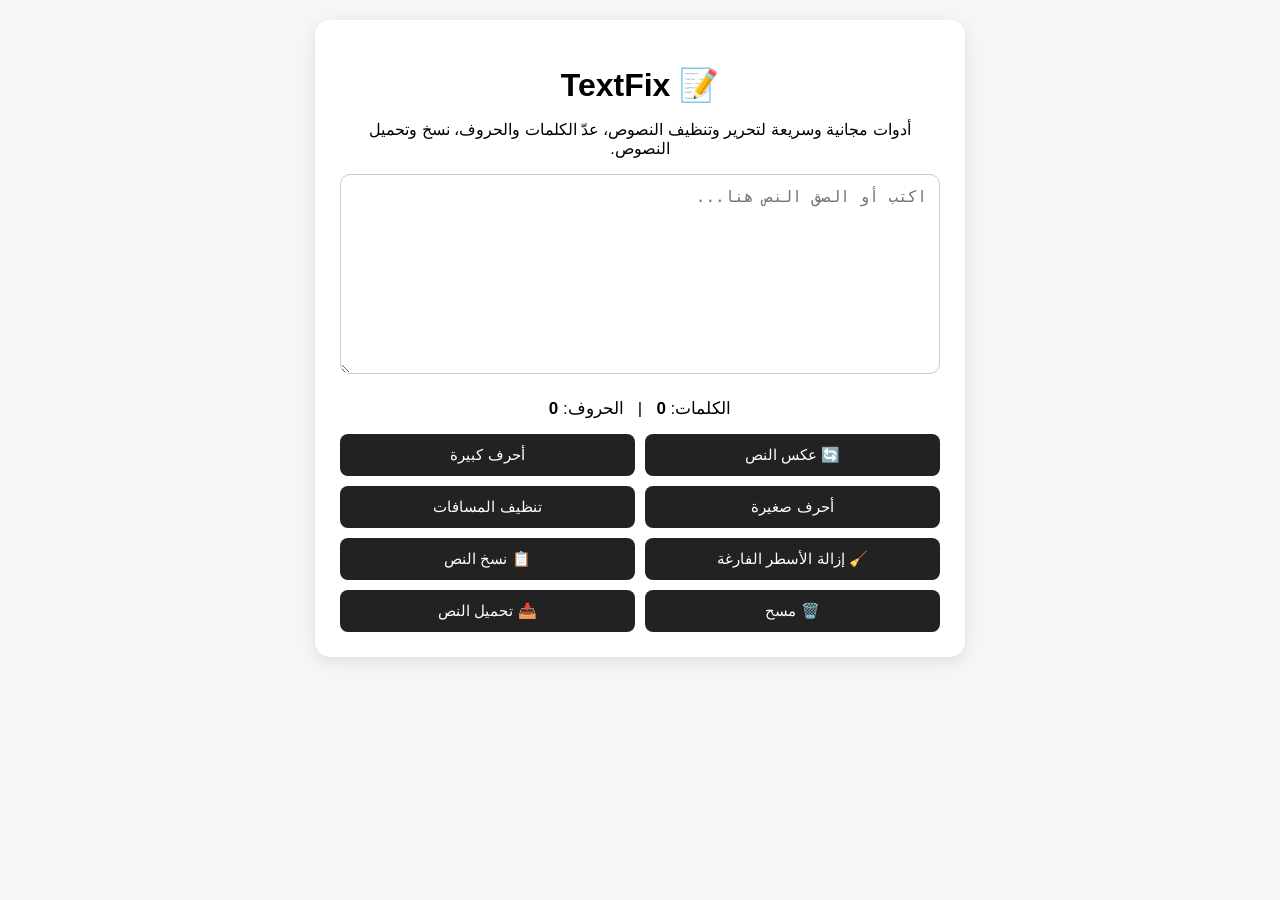
==== index.html @ a87521ce "Add Google Search Console verification" ====
<!DOCTYPE html>
<html lang="ar" dir="rtl">
<head>
<meta name="google-site-verification" content="0kLzsv2nUoblkeBqUbITydQvrZFOrYPD_uvctEIybkA" />
<meta charset="UTF-8">
<meta name="viewport" content="width=device-width, initial-scale=1.0">
<title>TextFix - أدوات مجانية لتحرير وتنظيف النصوص</title>
<meta name="description" content="TextFix — أدوات مجانية وسريعة لتحرير وتنظيف النصوص، عدّ الكلمات والحروف، نسخ وتحميل النصوص.">
<meta name="keywords" content="تحرير النصوص, تنظيف النصوص, عداد الكلمات, عداد الحروف, أدوات نصية, TextFix">
  <style>
body {
  font-family: Arial, sans-serif;
  background: #f4f6f8;
  margin: 0;
  padding: 20px;
  text-align: center;
}

.container {
  max-width: 600px;
  margin: auto;
  background: white;
  padding: 25px;
  border-radius: 15px;
  box-shadow: 0 4px 15px rgba(0,0,0,0.1);
}

    h1 {
  margin-bottom: 10px;
  font-size: 32px;
    }

textarea {
  width: 100%;
  height: 200px;
  padding: 12px;
  box-sizing: border-box;
  border: 1px solid #ccc;
  border-radius: 10px;
  font-size: 16px;
  resize: vertical;
}

.buttons {
  display: grid;
  grid-template-columns: 1fr 1fr;
  gap: 10px;
  margin-top: 15px;
}

button {
  padding: 12px;
  border: none;
  border-radius: 8px;
  background: #222;
  color: white;
  font-size: 15px;
}

button:active {
  transform: scale(0.98);
}

.stats {
  margin-top: 20px;
  font-size: 17px;
}
@media (max-width: 480px) {
  .container {
    padding: 18px;
  }

  .buttons {
    grid-template-columns: 1fr;
  }

  textarea {
    height: 180px;
  }
    }</style>
</head>

<body>

<div class="container">

<h1>📝 TextFix</h1>
<p>أدوات مجانية وسريعة لتحرير وتنظيف النصوص، عدّ الكلمات والحروف، نسخ وتحميل النصوص.</p>

<textarea id="text" placeholder="اكتب أو الصق النص هنا..."></textarea>

<div class="stats">
  الكلمات: <strong id="words">0</strong>
  &nbsp; | &nbsp;
  الحروف: <strong id="chars">0</strong>
</div>

<div class="buttons">
  <button onclick="reverseText()">🔄 عكس النص</button>
  <button onclick="upperCase()">أحرف كبيرة</button>
  <button onclick="lowerCase()">أحرف صغيرة</button>
  <button onclick="cleanSpaces()">تنظيف المسافات</button>
 <button onclick="removeEmptyLines()">🧹 إزالة الأسطر الفارغة</button>
  <button onclick="copyText()">📋 نسخ النص</button>
  <button onclick="clearText()">🗑️ مسح</button>
<button onclick="downloadText()">📥 تحميل النص</button>
</div>

</div>

<script>

const text = document.getElementById("text");
const words = document.getElementById("words");
const chars = document.getElementById("chars");

text.addEventListener("input", updateStats);
text.addEventListener("input", function() {
  localStorage.setItem("textfixText", text.value);
});
function updateStats() {
  const value = text.value;

  chars.textContent = value.length;

  words.textContent =
    value.trim() === ""
    ? 0
    : value.trim().split(/\s+/).length;
}
const savedText = localStorage.getItem("textfixText");
if (savedText) {
  text.value = savedText;
  updateStats();
}
function upperCase() {
  text.value = text.value.toUpperCase();
  updateStats();
}

function lowerCase() {
  text.value = text.value.toLowerCase();
  updateStats();
}
function reverseText() {
  text.value = text.value.split("").reverse().join("");
  updateStats();
}
function cleanSpaces() {
  text.value = text.value.replace(/\s+/g, " ").trim();
  updateStats();
}
function removeEmptyLines() {
  text.value = text.value
    .split("\n")
    .filter(line => line.trim() !== "")
    .join("\n");
  updateStats();
}
function clearText() {
  if (confirm("هل أنت متأكد من حذف النص؟")) {
    text.value = "";
    localStorage.removeItem("textfixText");
    updateStats();
  }
}
function copyText() {
  navigator.clipboard.writeText(text.value);
  alert("تم نسخ النص 📋");
}
function downloadText() {
  const blob = new Blob(["\uFEFF" + text.value], {
    type: "text/plain;charset=utf-8"
  });

  const url = URL.createObjectURL(blob);
  const a = document.createElement("a");
  a.href = url;
  a.download = "TextFix.txt";
  a.click();
  URL.revokeObjectURL(url);
}
</script>

</body>
</html>
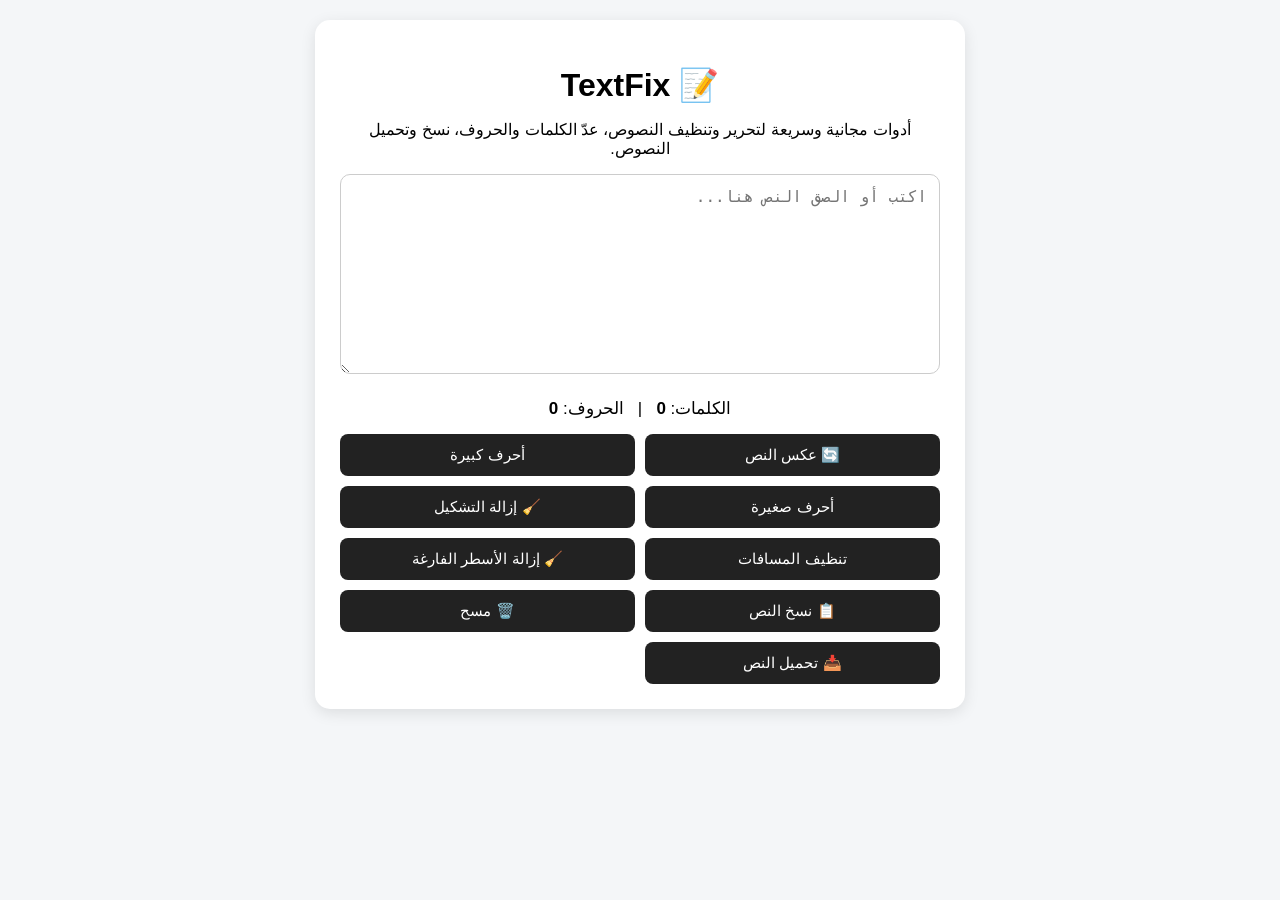
==== commit 1cf8f989: "Add remove tashkeel tool" ====
--- a/index.html
+++ b/index.html
@@ -99,8 +99,9 @@
   <button onclick="reverseText()">🔄 عكس النص</button>
   <button onclick="upperCase()">أحرف كبيرة</button>
   <button onclick="lowerCase()">أحرف صغيرة</button>
+  <button onclick="removeTashkeel()">🧹 إزالة التشكيل</button>
   <button onclick="cleanSpaces()">تنظيف المسافات</button>
- <button onclick="removeEmptyLines()">🧹 إزالة الأسطر الفارغة</button>
+  <button onclick="removeEmptyLines()">🧹 إزالة الأسطر الفارغة</button>
   <button onclick="copyText()">📋 نسخ النص</button>
   <button onclick="clearText()">🗑️ مسح</button>
 <button onclick="downloadText()">📥 تحميل النص</button>
@@ -140,6 +141,10 @@
 
 function lowerCase() {
   text.value = text.value.toLowerCase();
+  updateStats();
+}
+function removeTashkeel() {
+  text.value = text.value.replace(/[\u064B-\u065F\u0670]/g, "");
   updateStats();
 }
 function reverseText() {
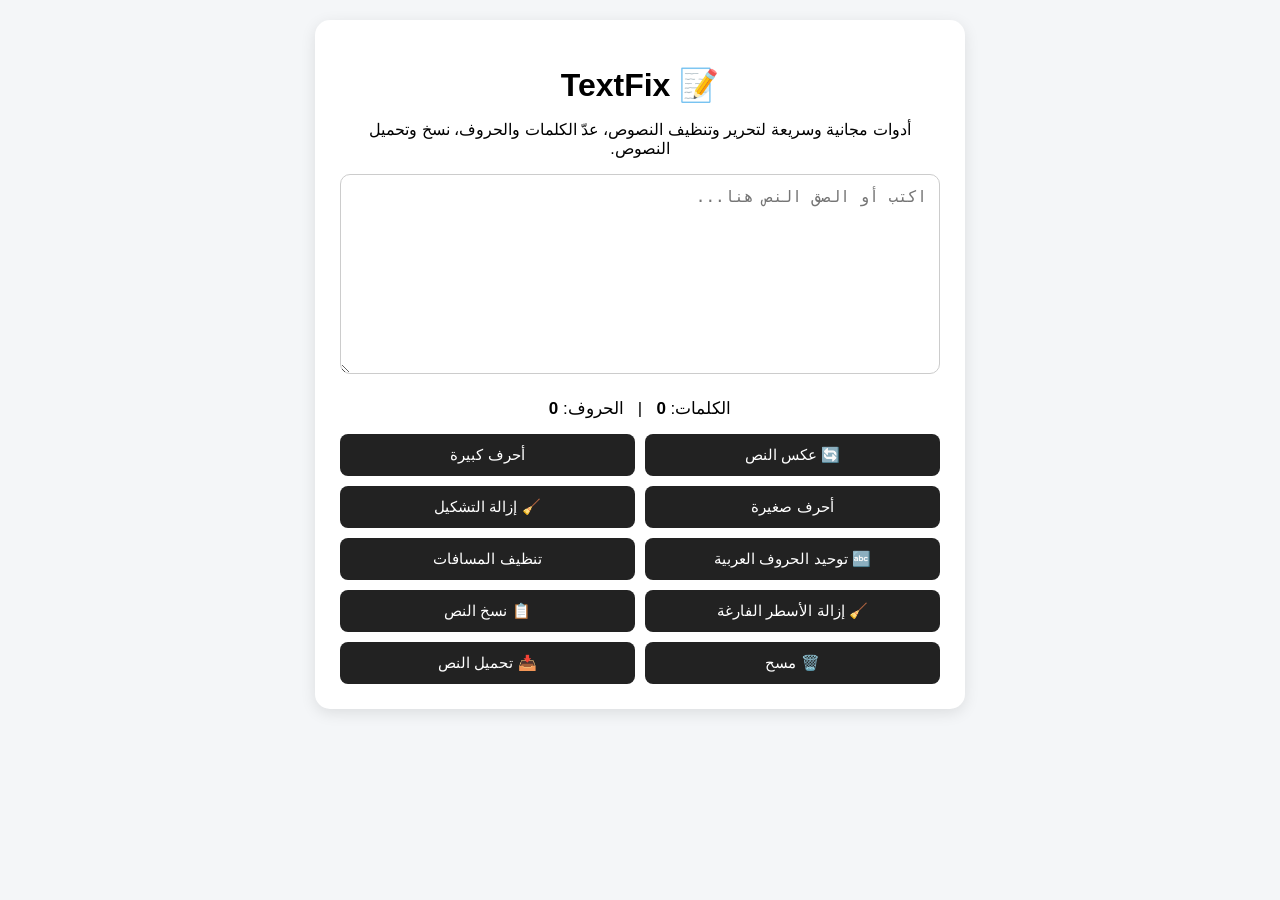
==== commit 35f862dd: "Add Arabic letter normalization tool" ====
--- a/index.html
+++ b/index.html
@@ -100,6 +100,7 @@
   <button onclick="upperCase()">أحرف كبيرة</button>
   <button onclick="lowerCase()">أحرف صغيرة</button>
   <button onclick="removeTashkeel()">🧹 إزالة التشكيل</button>
+  <button onclick="normalizeArabic()">🔤 توحيد الحروف العربية</button>
   <button onclick="cleanSpaces()">تنظيف المسافات</button>
   <button onclick="removeEmptyLines()">🧹 إزالة الأسطر الفارغة</button>
   <button onclick="copyText()">📋 نسخ النص</button>
@@ -147,6 +148,11 @@
   text.value = text.value.replace(/[\u064B-\u065F\u0670]/g, "");
   updateStats();
 }
+function normalizeArabic() {
+  text.value = text.value
+    .replace(/[أإآ]/g, "ا");
+  updateStats();
+}
 function reverseText() {
   text.value = text.value.split("").reverse().join("");
   updateStats();
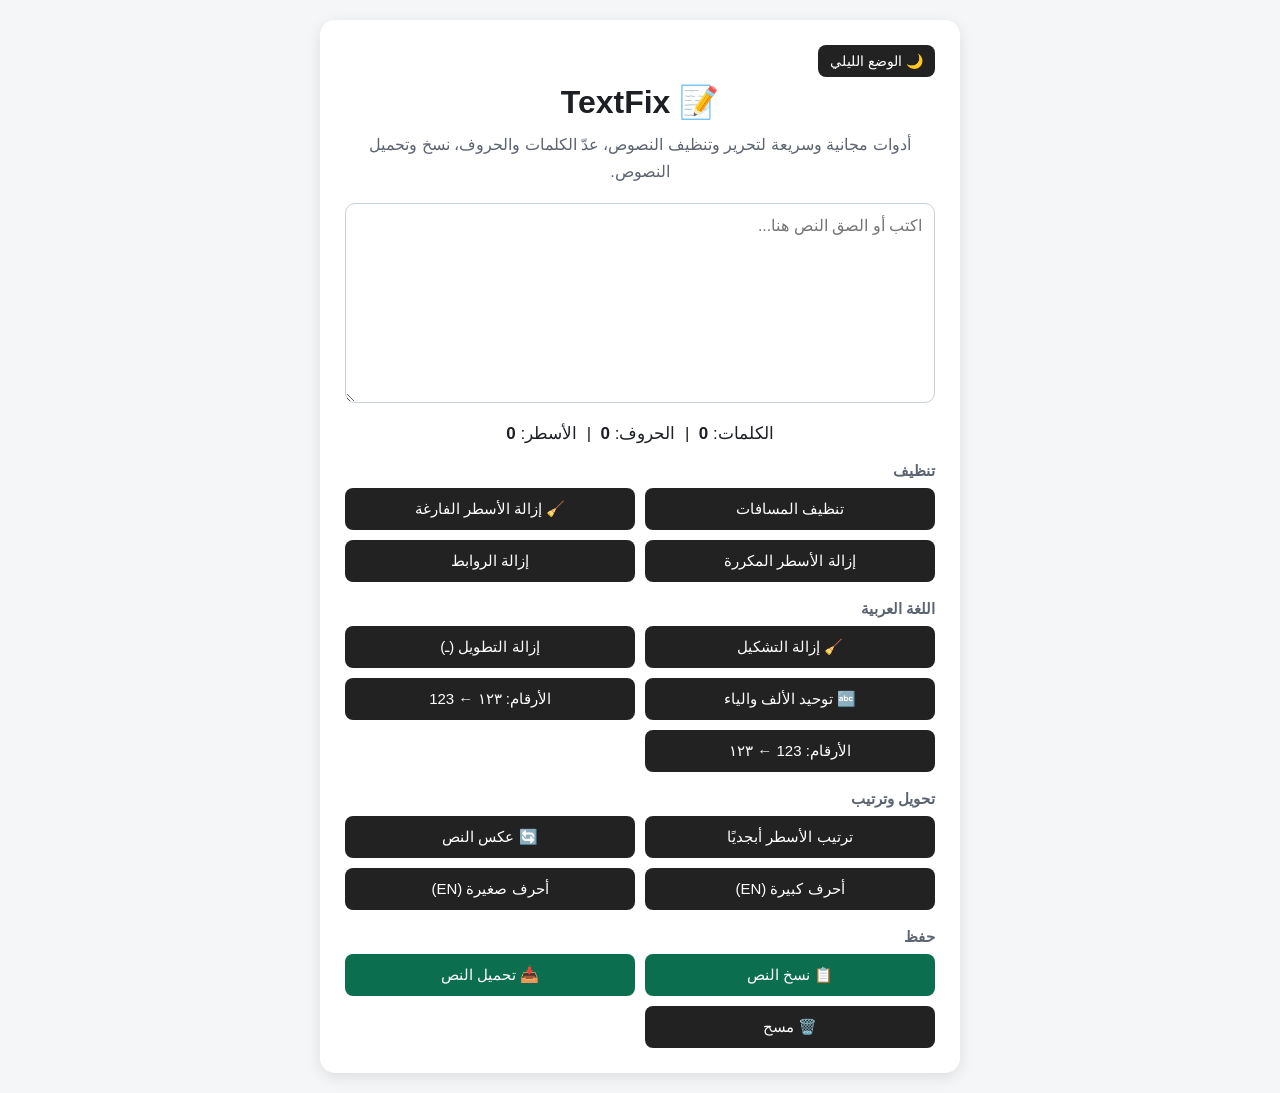
==== commit 9784ae23: "Add new tools, dark mode and fixes" ====
--- a/index.html
+++ b/index.html
@@ -1,196 +1,324 @@
 <!DOCTYPE html>
 <html lang="ar" dir="rtl">
 <head>
+<meta charset="UTF-8">
 <meta name="google-site-verification" content="0kLzsv2nUoblkeBqUbITydQvrZFOrYPD_uvctEIybkA" />
-<meta charset="UTF-8">
 <meta name="viewport" content="width=device-width, initial-scale=1.0">
 <title>TextFix - أدوات مجانية لتحرير وتنظيف النصوص</title>
-<meta name="description" content="TextFix — أدوات مجانية وسريعة لتحرير وتنظيف النصوص، عدّ الكلمات والحروف، نسخ وتحميل النصوص.">
-<meta name="keywords" content="تحرير النصوص, تنظيف النصوص, عداد الكلمات, عداد الحروف, أدوات نصية, TextFix">
-  <style>
+<meta name="description" content="TextFix — أدوات مجانية وسريعة لتحرير وتنظيف النصوص، عدّ الكلمات والحروف، إزالة التشكيل والتكرار، تحويل الأرقام، نسخ وتحميل النصوص.">
+<meta name="keywords" content="تحرير النصوص, تنظيف النصوص, عداد الكلمات, عداد الحروف, إزالة التشكيل, إزالة التكرار, أدوات نصية, TextFix">
+<style>
+:root {
+  --bg: #f4f6f8;
+  --card: #ffffff;
+  --text: #1c1f23;
+  --muted: #5b6470;
+  --border: #c9d0d8;
+  --btn: #222;
+  --btn-text: #fff;
+  --accent: #0b6e4f;
+}
+:root[data-theme="dark"] {
+  --bg: #14171a;
+  --card: #1e2227;
+  --text: #eceff3;
+  --muted: #a3acb8;
+  --border: #3a414a;
+  --btn: #3b4450;
+  --btn-text: #fff;
+  --accent: #4cc99b;
+}
+* { box-sizing: border-box; }
 body {
-  font-family: Arial, sans-serif;
-  background: #f4f6f8;
+  font-family: Tahoma, "Segoe UI", Arial, sans-serif;
+  background: var(--bg);
+  color: var(--text);
   margin: 0;
   padding: 20px;
   text-align: center;
 }
-
 .container {
-  max-width: 600px;
+  max-width: 640px;
   margin: auto;
-  background: white;
+  background: var(--card);
   padding: 25px;
   border-radius: 15px;
   box-shadow: 0 4px 15px rgba(0,0,0,0.1);
 }
-
-    h1 {
-  margin-bottom: 10px;
-  font-size: 32px;
-    }
-
+h1 { margin: 0 0 10px; font-size: 32px; }
+p.sub { color: var(--muted); margin: 0 0 18px; line-height: 1.7; }
 textarea {
   width: 100%;
   height: 200px;
   padding: 12px;
-  box-sizing: border-box;
-  border: 1px solid #ccc;
+  border: 1px solid var(--border);
   border-radius: 10px;
   font-size: 16px;
+  font-family: inherit;
+  background: var(--card);
+  color: var(--text);
   resize: vertical;
 }
-
+textarea:focus-visible, button:focus-visible {
+  outline: 3px solid var(--accent);
+  outline-offset: 2px;
+}
+.stats { margin: 16px 0 6px; font-size: 17px; }
+h2 { font-size: 15px; color: var(--muted); margin: 18px 0 8px; text-align: right; font-weight: 600; }
 .buttons {
   display: grid;
   grid-template-columns: 1fr 1fr;
   gap: 10px;
-  margin-top: 15px;
-}
-
+}
 button {
   padding: 12px;
   border: none;
   border-radius: 8px;
+  background: var(--btn);
+  color: var(--btn-text);
+  font-size: 15px;
+  font-family: inherit;
+  cursor: pointer;
+}
+button:active { transform: scale(0.98); }
+button.main { background: var(--accent); color: #fff; }
+.top { display: flex; justify-content: flex-start; margin-bottom: 6px; }
+.top button { padding: 8px 12px; font-size: 14px; }
+#toast {
+  position: fixed;
+  bottom: 24px;
+  left: 50%;
+  transform: translateX(-50%);
   background: #222;
-  color: white;
+  color: #fff;
+  padding: 10px 18px;
+  border-radius: 8px;
   font-size: 15px;
-}
-
-button:active {
-  transform: scale(0.98);
-}
-
-.stats {
-  margin-top: 20px;
-  font-size: 17px;
-}
+  opacity: 0;
+  pointer-events: none;
+  transition: opacity .2s;
+}
+#toast.show { opacity: 1; }
 @media (max-width: 480px) {
-  .container {
-    padding: 18px;
-  }
-
-  .buttons {
-    grid-template-columns: 1fr;
-  }
-
-  textarea {
-    height: 180px;
-  }
-    }</style>
+  .container { padding: 18px; }
+  textarea { height: 180px; }
+}
+@media (prefers-reduced-motion: reduce) {
+  #toast { transition: none; }
+}
+</style>
 </head>
-
 <body>
 
 <div class="container">
-
-<h1>📝 TextFix</h1>
-<p>أدوات مجانية وسريعة لتحرير وتنظيف النصوص، عدّ الكلمات والحروف، نسخ وتحميل النصوص.</p>
-
-<textarea id="text" placeholder="اكتب أو الصق النص هنا..."></textarea>
-
-<div class="stats">
-  الكلمات: <strong id="words">0</strong>
-  &nbsp; | &nbsp;
-  الحروف: <strong id="chars">0</strong>
+  <div class="top">
+    <button id="themeBtn" onclick="toggleTheme()" aria-label="تبديل الوضع الليلي">🌙 الوضع الليلي</button>
+  </div>
+
+  <h1>📝 TextFix</h1>
+  <p class="sub">أدوات مجانية وسريعة لتحرير وتنظيف النصوص، عدّ الكلمات والحروف، نسخ وتحميل النصوص.</p>
+
+  <textarea id="text" placeholder="اكتب أو الصق النص هنا..." aria-label="النص"></textarea>
+
+  <div class="stats">
+    الكلمات: <strong id="words">0</strong>
+    &nbsp;|&nbsp;
+    الحروف: <strong id="chars">0</strong>
+    &nbsp;|&nbsp;
+    الأسطر: <strong id="lines">0</strong>
+  </div>
+
+  <h2>تنظيف</h2>
+  <div class="buttons">
+    <button onclick="cleanSpaces()">تنظيف المسافات</button>
+    <button onclick="removeEmptyLines()">🧹 إزالة الأسطر الفارغة</button>
+    <button onclick="removeDuplicateLines()">إزالة الأسطر المكررة</button>
+    <button onclick="removeLinks()">إزالة الروابط</button>
+  </div>
+
+  <h2>اللغة العربية</h2>
+  <div class="buttons">
+    <button onclick="removeTashkeel()">🧹 إزالة التشكيل</button>
+    <button onclick="removeTatweel()">إزالة التطويل (ـ)</button>
+    <button onclick="normalizeArabic()">🔤 توحيد الألف والياء</button>
+    <button onclick="digitsToWestern()">الأرقام: ١٢٣ ← 123</button>
+    <button onclick="digitsToArabic()">الأرقام: 123 ← ١٢٣</button>
+  </div>
+
+  <h2>تحويل وترتيب</h2>
+  <div class="buttons">
+    <button onclick="sortLines()">ترتيب الأسطر أبجديًا</button>
+    <button onclick="reverseText()">🔄 عكس النص</button>
+    <button onclick="upperCase()">أحرف كبيرة (EN)</button>
+    <button onclick="lowerCase()">أحرف صغيرة (EN)</button>
+  </div>
+
+  <h2>حفظ</h2>
+  <div class="buttons">
+    <button class="main" onclick="copyText()">📋 نسخ النص</button>
+    <button class="main" onclick="downloadText()">📥 تحميل النص</button>
+    <button onclick="clearText()">🗑️ مسح</button>
+  </div>
 </div>
 
-<div class="buttons">
-  <button onclick="reverseText()">🔄 عكس النص</button>
-  <button onclick="upperCase()">أحرف كبيرة</button>
-  <button onclick="lowerCase()">أحرف صغيرة</button>
-  <button onclick="removeTashkeel()">🧹 إزالة التشكيل</button>
-  <button onclick="normalizeArabic()">🔤 توحيد الحروف العربية</button>
-  <button onclick="cleanSpaces()">تنظيف المسافات</button>
-  <button onclick="removeEmptyLines()">🧹 إزالة الأسطر الفارغة</button>
-  <button onclick="copyText()">📋 نسخ النص</button>
-  <button onclick="clearText()">🗑️ مسح</button>
-<button onclick="downloadText()">📥 تحميل النص</button>
-</div>
-
-</div>
+<div id="toast" role="status" aria-live="polite"></div>
 
 <script>
-
 const text = document.getElementById("text");
 const words = document.getElementById("words");
 const chars = document.getElementById("chars");
-
-text.addEventListener("input", updateStats);
-text.addEventListener("input", function() {
-  localStorage.setItem("textfixText", text.value);
+const lines = document.getElementById("lines");
+const toastEl = document.getElementById("toast");
+let toastTimer;
+
+function store(key, value) {
+  try { localStorage.setItem(key, value); } catch (e) {}
+}
+function load(key) {
+  try { return localStorage.getItem(key); } catch (e) { return null; }
+}
+function unstore(key) {
+  try { localStorage.removeItem(key); } catch (e) {}
+}
+
+function toast(msg) {
+  toastEl.textContent = msg;
+  toastEl.classList.add("show");
+  clearTimeout(toastTimer);
+  toastTimer = setTimeout(() => toastEl.classList.remove("show"), 1800);
+}
+
+function updateStats() {
+  const v = text.value;
+  chars.textContent = Array.from(v).length;
+  words.textContent = v.trim() === "" ? 0 : v.trim().split(/\s+/).length;
+  lines.textContent = v === "" ? 0 : v.split("\n").length;
+}
+
+function setText(v) {
+  text.value = v;
+  store("textfixText", v);
+  updateStats();
+}
+
+text.addEventListener("input", () => {
+  store("textfixText", text.value);
+  updateStats();
 });
-function updateStats() {
-  const value = text.value;
-
-  chars.textContent = value.length;
-
-  words.textContent =
-    value.trim() === ""
-    ? 0
-    : value.trim().split(/\s+/).length;
-}
-const savedText = localStorage.getItem("textfixText");
-if (savedText) {
-  text.value = savedText;
-  updateStats();
-}
-function upperCase() {
-  text.value = text.value.toUpperCase();
-  updateStats();
-}
-
-function lowerCase() {
-  text.value = text.value.toLowerCase();
-  updateStats();
-}
+
+const saved = load("textfixText");
+if (saved) { text.value = saved; updateStats(); }
+
+/* ---------- التنظيف ---------- */
+function cleanSpaces() {
+  setText(text.value.replace(/[ \t\u00A0]+/g, " ").replace(/ ?\n ?/g, "\n").trim());
+  toast("تم تنظيف المسافات");
+}
+function removeEmptyLines() {
+  setText(text.value.split("\n").filter(l => l.trim() !== "").join("\n"));
+  toast("تمت إزالة الأسطر الفارغة");
+}
+function removeDuplicateLines() {
+  const seen = new Set();
+  const out = text.value.split("\n").filter(l => {
+    const k = l.trim();
+    if (k === "") return true;
+    if (seen.has(k)) return false;
+    seen.add(k);
+    return true;
+  });
+  setText(out.join("\n"));
+  toast("تمت إزالة الأسطر المكررة");
+}
+function removeLinks() {
+  setText(text.value.replace(/(https?:\/\/|www\.)\S+/gi, "").replace(/[ \t]{2,}/g, " "));
+  toast("تمت إزالة الروابط");
+}
+
+/* ---------- العربية ---------- */
 function removeTashkeel() {
-  text.value = text.value.replace(/[\u064B-\u065F\u0670]/g, "");
-  updateStats();
+  setText(text.value.replace(/[\u064B-\u065F\u0670]/g, ""));
+  toast("تمت إزالة التشكيل");
+}
+function removeTatweel() {
+  setText(text.value.replace(/\u0640/g, ""));
+  toast("تمت إزالة التطويل");
 }
 function normalizeArabic() {
-  text.value = text.value
-    .replace(/[أإآ]/g, "ا");
-  updateStats();
+  setText(text.value.replace(/[أإآٱ]/g, "ا").replace(/ى/g, "ي"));
+  toast("تم توحيد الألف والياء");
+}
+function digitsToWestern() {
+  setText(text.value
+    .replace(/[٠-٩]/g, d => d.charCodeAt(0) - 0x0660)
+    .replace(/[۰-۹]/g, d => d.charCodeAt(0) - 0x06F0));
+  toast("تم تحويل الأرقام إلى 123");
+}
+function digitsToArabic() {
+  setText(text.value.replace(/[0-9]/g, d => String.fromCharCode(0x0660 + Number(d))));
+  toast("تم تحويل الأرقام إلى ١٢٣");
+}
+
+/* ---------- تحويل وترتيب ---------- */
+function sortLines() {
+  const sorted = text.value.split("\n").sort((a, b) => a.localeCompare(b, "ar"));
+  setText(sorted.join("\n"));
+  toast("تم ترتيب الأسطر");
 }
 function reverseText() {
-  text.value = text.value.split("").reverse().join("");
-  updateStats();
-}
-function cleanSpaces() {
-  text.value = text.value.replace(/\s+/g, " ").trim();
-  updateStats();
-}
-function removeEmptyLines() {
-  text.value = text.value
-    .split("\n")
-    .filter(line => line.trim() !== "")
-    .join("\n");
-  updateStats();
-}
-function clearText() {
-  if (confirm("هل أنت متأكد من حذف النص؟")) {
-    text.value = "";
-    localStorage.removeItem("textfixText");
-    updateStats();
+  setText(Array.from(text.value).reverse().join(""));
+}
+function upperCase() { setText(text.value.toUpperCase()); }
+function lowerCase() { setText(text.value.toLowerCase()); }
+
+/* ---------- الحفظ ---------- */
+async function copyText() {
+  if (!text.value) { toast("لا يوجد نص لنسخه"); return; }
+  try {
+    await navigator.clipboard.writeText(text.value);
+    toast("تم نسخ النص 📋");
+  } catch (e) {
+    text.select();
+    try {
+      document.execCommand("copy");
+      toast("تم نسخ النص 📋");
+    } catch (e2) {
+      toast("تعذّر النسخ، انسخ النص يدويًا");
+    }
   }
 }
-function copyText() {
-  navigator.clipboard.writeText(text.value);
-  alert("تم نسخ النص 📋");
-}
 function downloadText() {
-  const blob = new Blob(["\uFEFF" + text.value], {
-    type: "text/plain;charset=utf-8"
-  });
-
+  if (!text.value) { toast("لا يوجد نص لتحميله"); return; }
+  const blob = new Blob(["\uFEFF" + text.value], { type: "text/plain;charset=utf-8" });
   const url = URL.createObjectURL(blob);
   const a = document.createElement("a");
   a.href = url;
   a.download = "TextFix.txt";
+  document.body.appendChild(a);
   a.click();
-  URL.revokeObjectURL(url);
-}
+  a.remove();
+  setTimeout(() => URL.revokeObjectURL(url), 1000);
+}
+function clearText() {
+  if (text.value && confirm("هل أنت متأكد من حذف النص؟")) {
+    text.value = "";
+    unstore("textfixText");
+    updateStats();
+  }
+}
+
+/* ---------- الوضع الليلي ---------- */
+function applyTheme(t) {
+  document.documentElement.setAttribute("data-theme", t);
+  document.getElementById("themeBtn").textContent = t === "dark" ? "☀️ الوضع النهاري" : "🌙 الوضع الليلي";
+}
+function toggleTheme() {
+  const next = document.documentElement.getAttribute("data-theme") === "dark" ? "light" : "dark";
+  applyTheme(next);
+  store("textfixTheme", next);
+}
+applyTheme(load("textfixTheme") ||
+  (window.matchMedia && matchMedia("(prefers-color-scheme: dark)").matches ? "dark" : "light"));
 </script>
 
 </body>
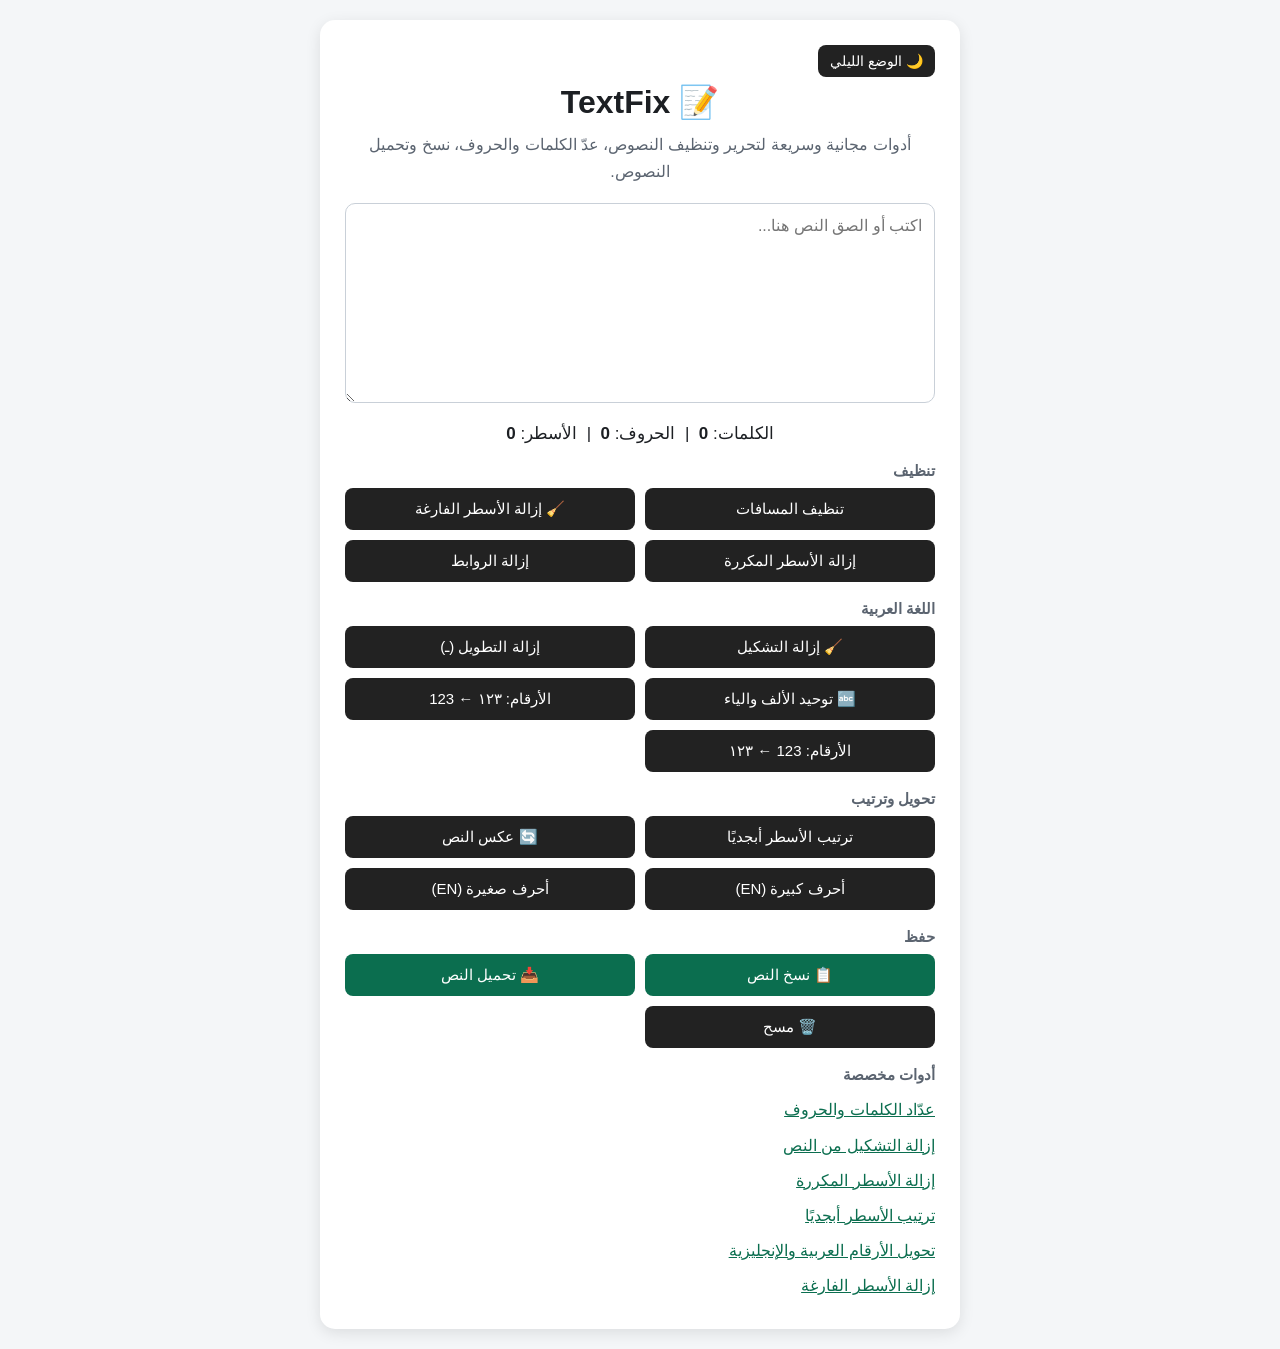
==== commit 5fdb4cfe: "Update index.html" ====
--- a/index.html
+++ b/index.html
@@ -3,6 +3,7 @@
 <head>
 <meta charset="UTF-8">
 <meta name="google-site-verification" content="0kLzsv2nUoblkeBqUbITydQvrZFOrYPD_uvctEIybkA" />
+<link rel="canonical" href="https://falidali81-cloud.github.io/simple-tools/">
 <meta name="viewport" content="width=device-width, initial-scale=1.0">
 <title>TextFix - أدوات مجانية لتحرير وتنظيف النصوص</title>
 <meta name="description" content="TextFix — أدوات مجانية وسريعة لتحرير وتنظيف النصوص، عدّ الكلمات والحروف، إزالة التشكيل والتكرار، تحويل الأرقام، نسخ وتحميل النصوص.">
@@ -99,6 +100,7 @@
   transition: opacity .2s;
 }
 #toast.show { opacity: 1; }
+.tool-links{list-style:none;margin:0;padding:0;text-align:right;line-height:2.2}.tool-links a{color:var(--accent)}
 @media (max-width: 480px) {
   .container { padding: 18px; }
   textarea { height: 180px; }
@@ -159,6 +161,9 @@
     <button class="main" onclick="downloadText()">📥 تحميل النص</button>
     <button onclick="clearText()">🗑️ مسح</button>
   </div>
+
+  <h2>أدوات مخصصة</h2>
+  <ul class="tool-links"><li><a href="word-counter.html">عدّاد الكلمات والحروف</a></li><li><a href="remove-tashkeel.html">إزالة التشكيل من النص</a></li><li><a href="remove-duplicate-lines.html">إزالة الأسطر المكررة</a></li><li><a href="sort-lines.html">ترتيب الأسطر أبجديًا</a></li><li><a href="convert-digits.html">تحويل الأرقام العربية والإنجليزية</a></li><li><a href="remove-empty-lines.html">إزالة الأسطر الفارغة</a></li></ul>
 </div>
 
 <div id="toast" role="status" aria-live="polite"></div>
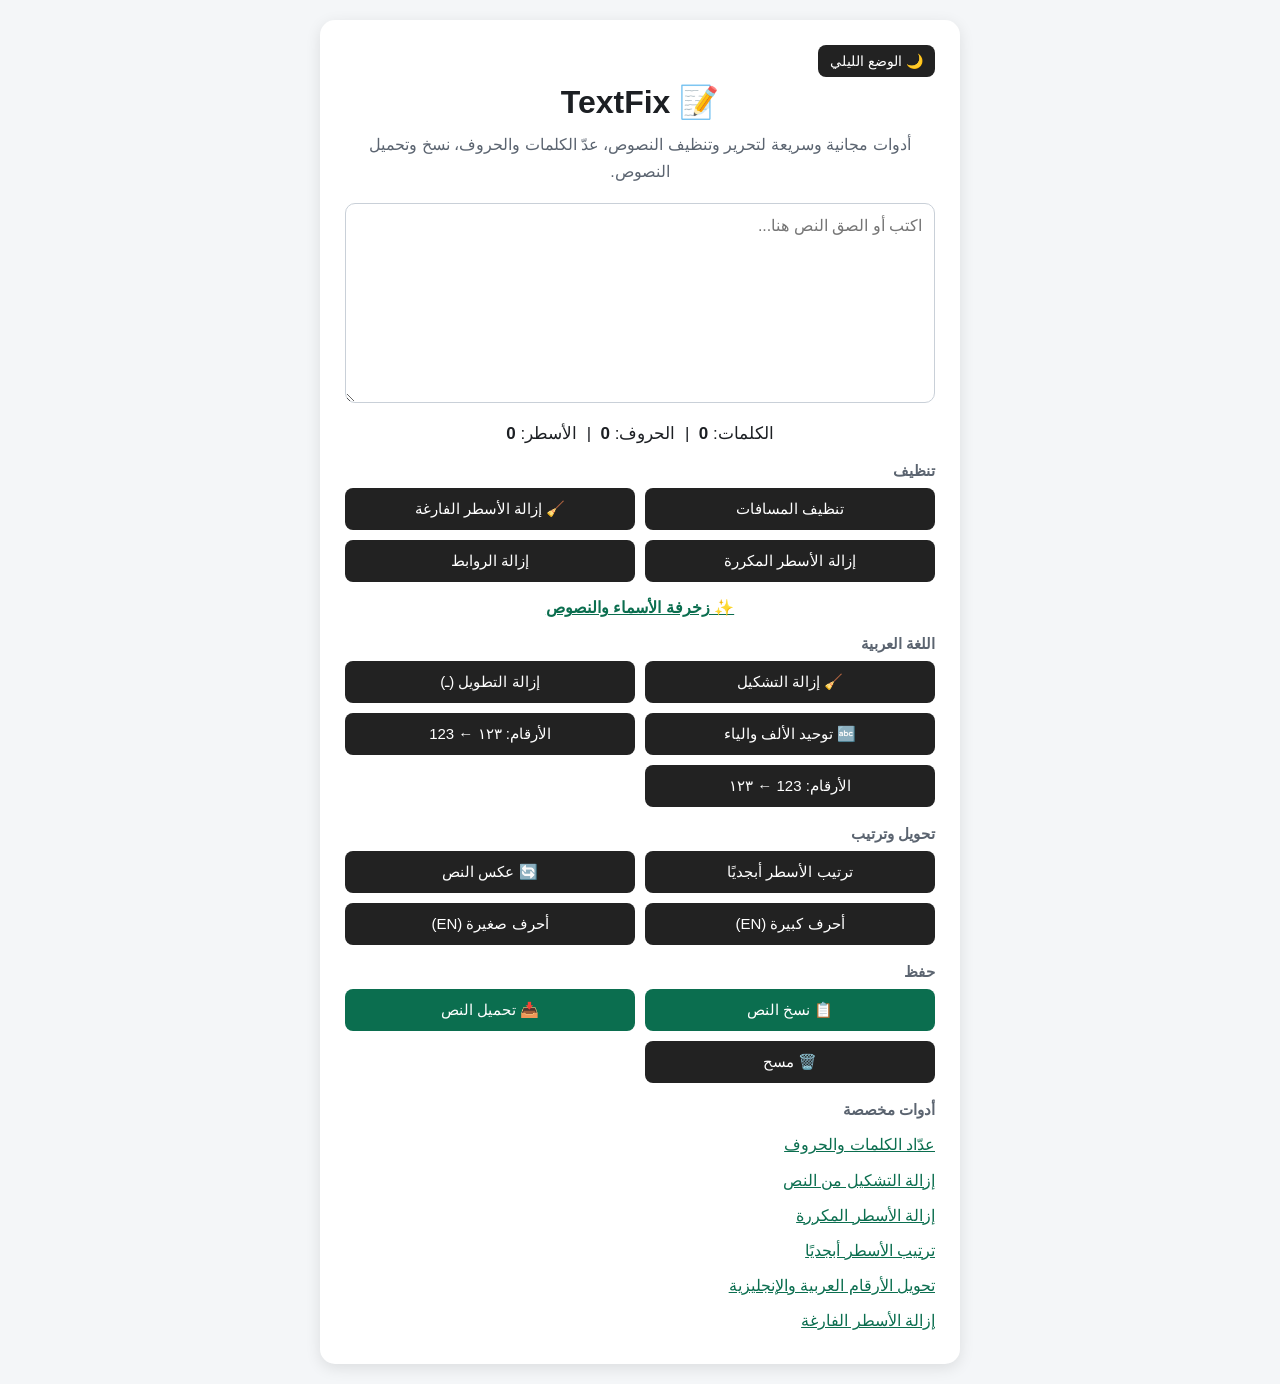
==== commit 812ff985: "Update index.html" ====
--- a/index.html
+++ b/index.html
@@ -137,7 +137,7 @@
     <button onclick="removeDuplicateLines()">إزالة الأسطر المكررة</button>
     <button onclick="removeLinks()">إزالة الروابط</button>
   </div>
-
+<p><a href="name-decoration.html" style="color:var(--accent);font-weight:bold">✨ زخرفة الأسماء والنصوص</a></p>
   <h2>اللغة العربية</h2>
   <div class="buttons">
     <button onclick="removeTashkeel()">🧹 إزالة التشكيل</button>
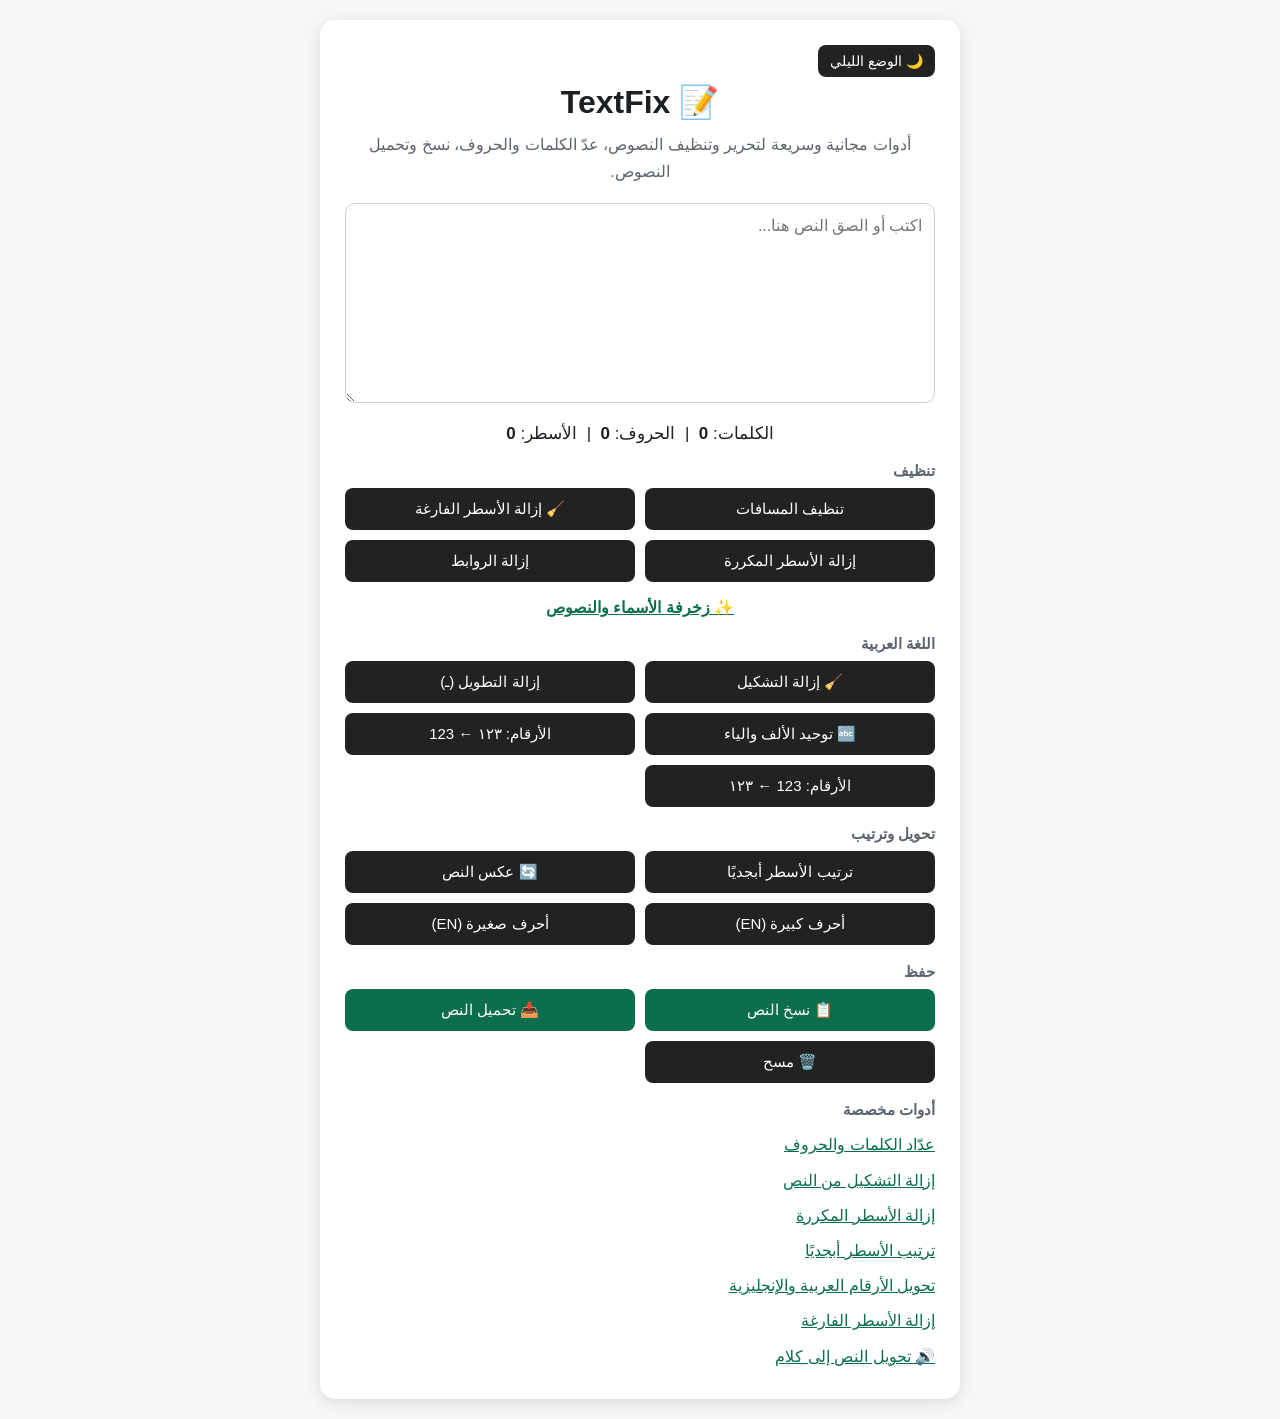
==== commit 70772294: "Update index.html" ====
--- a/index.html
+++ b/index.html
@@ -5,6 +5,7 @@
 <meta name="google-site-verification" content="0kLzsv2nUoblkeBqUbITydQvrZFOrYPD_uvctEIybkA" />
 <link rel="canonical" href="https://falidali81-cloud.github.io/simple-tools/">
 <meta name="viewport" content="width=device-width, initial-scale=1.0">
+<link rel="manifest" href="manifest.json"><meta name="theme-color" content="#0b6e4f"><link rel="icon" href="icon.svg">
 <title>TextFix - أدوات مجانية لتحرير وتنظيف النصوص</title>
 <meta name="description" content="TextFix — أدوات مجانية وسريعة لتحرير وتنظيف النصوص، عدّ الكلمات والحروف، إزالة التشكيل والتكرار، تحويل الأرقام، نسخ وتحميل النصوص.">
 <meta name="keywords" content="تحرير النصوص, تنظيف النصوص, عداد الكلمات, عداد الحروف, إزالة التشكيل, إزالة التكرار, أدوات نصية, TextFix">
@@ -110,6 +111,7 @@
 }
 </style>
 </head>
+<script>if("serviceWorker" in navigator){navigator.serviceWorker.register("sw.js").catch(()=>{});}</script>
 <body>
 
 <div class="container">
@@ -163,7 +165,11 @@
   </div>
 
   <h2>أدوات مخصصة</h2>
-  <ul class="tool-links"><li><a href="word-counter.html">عدّاد الكلمات والحروف</a></li><li><a href="remove-tashkeel.html">إزالة التشكيل من النص</a></li><li><a href="remove-duplicate-lines.html">إزالة الأسطر المكررة</a></li><li><a href="sort-lines.html">ترتيب الأسطر أبجديًا</a></li><li><a href="convert-digits.html">تحويل الأرقام العربية والإنجليزية</a></li><li><a href="remove-empty-lines.html">إزالة الأسطر الفارغة</a></li></ul>
+  <ul class="tool-links"><li><a href="word-counter.html">عدّاد الكلمات والحروف</a></li><li><a href="remove-tashkeel.html">إزالة التشكيل من النص</a></li><li><a href="remove-duplicate-lines.html">إزالة الأسطر المكررة</a></li><li><a href="sort-lines.html">ترتيب الأسطر أبجديًا</a></li><li><a href="convert-digits.html">تحويل الأرقام العربية والإنجليزية</a></li><li><a href="remove-empty-lines.html">إزالة الأسطر الفارغة</a></li><li>
+  <a href="text-to-speech.html">
+    🔊 تحويل النص إلى كلام
+  </a>
+  </li></ul>
 </div>
 
 <div id="toast" role="status" aria-live="polite"></div>
